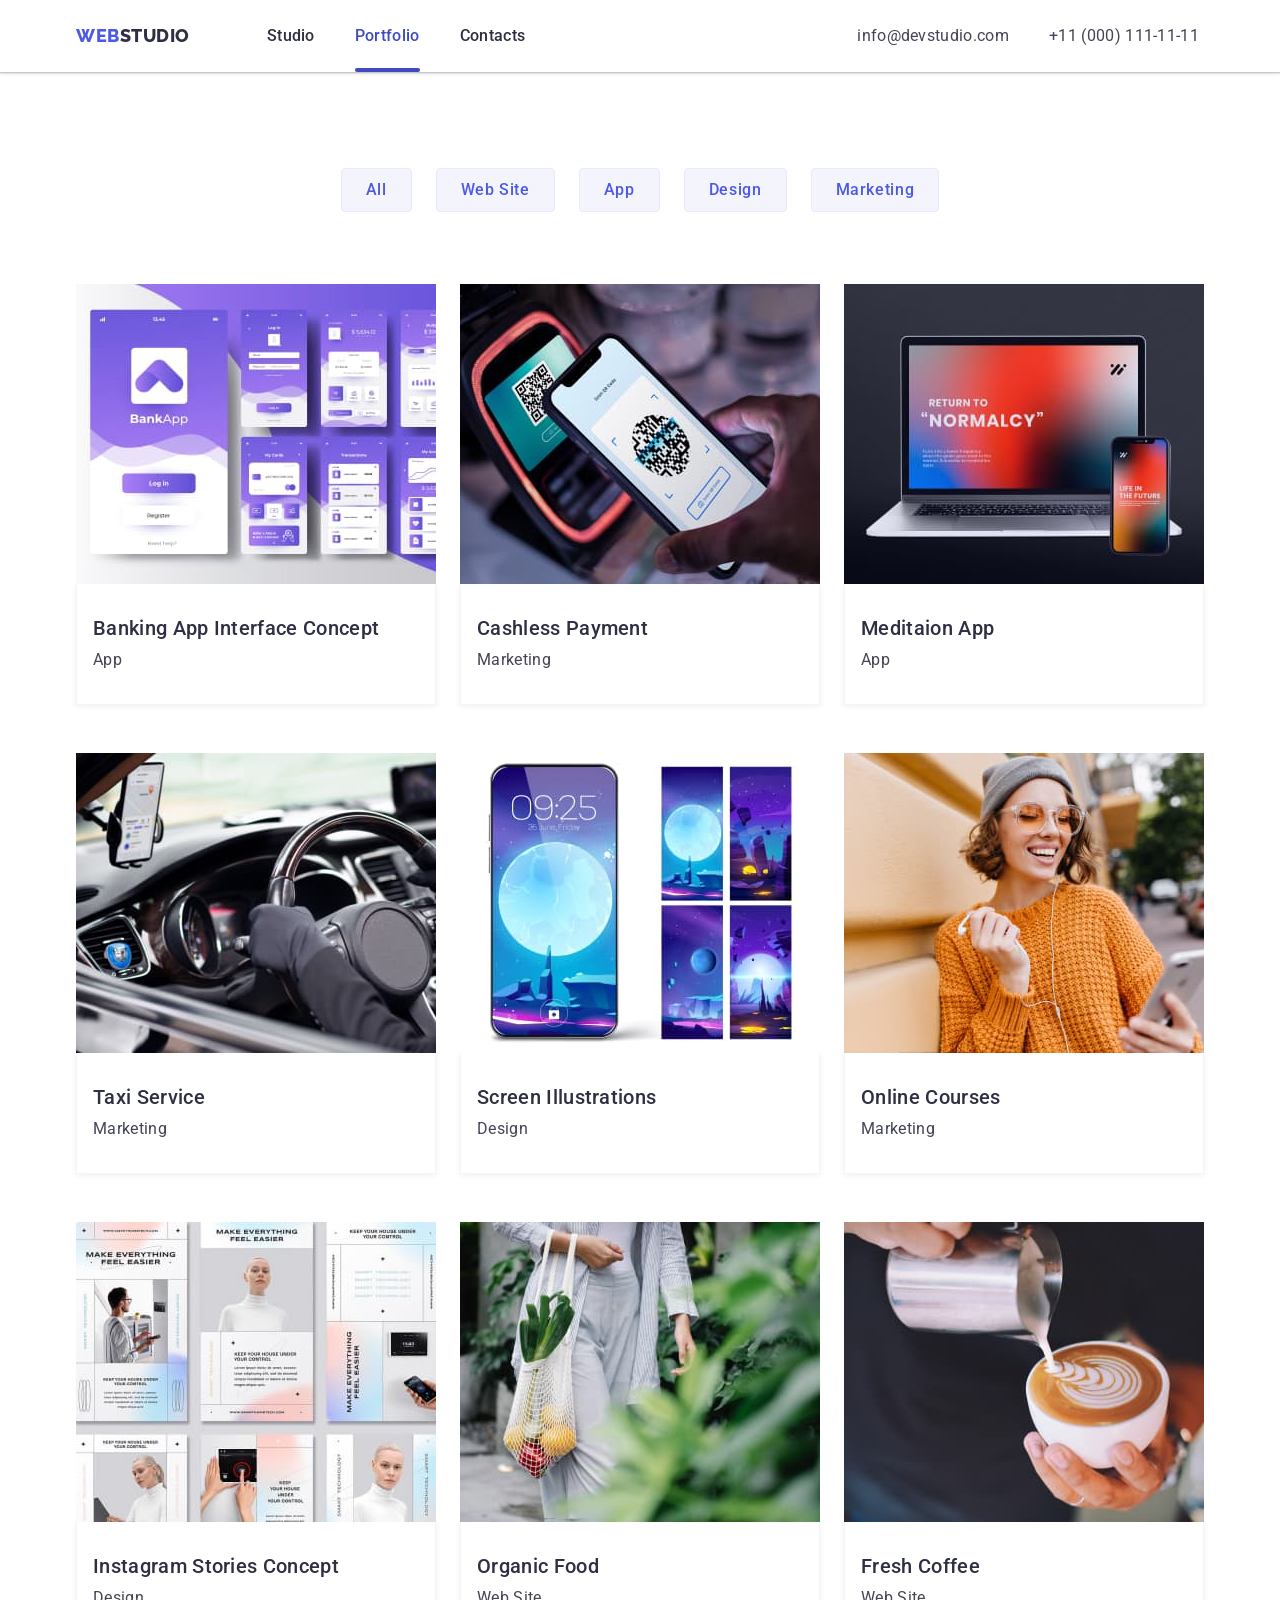
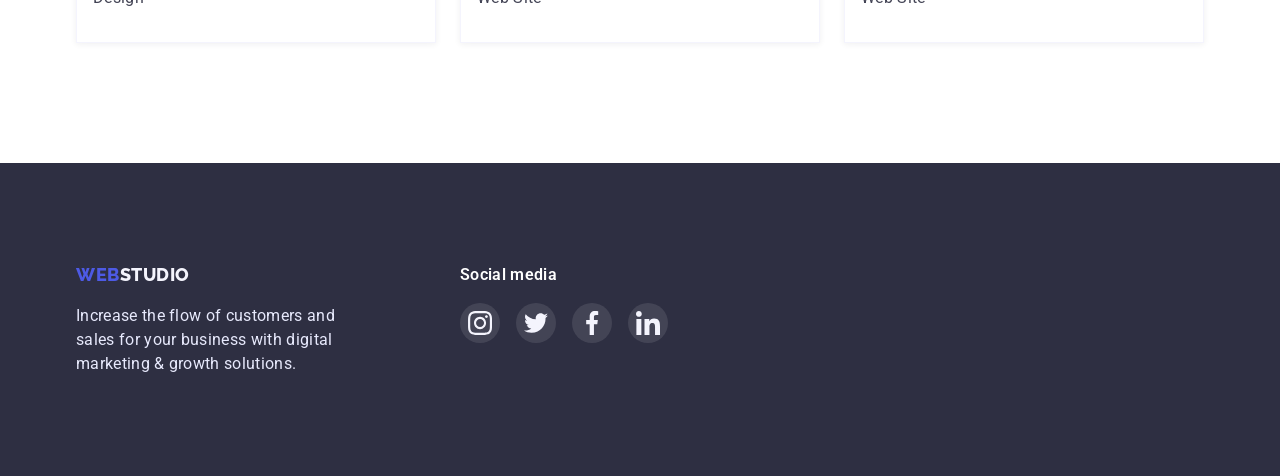
==== portfoilo.html @ dafec6c4 "HW5" ====
<!DOCTYPE html>
<html lang="en">
  <head>
    <meta charset="UTF-8" />
    <meta http-equiv="X-UA-Compatible" content="IE=edge" />
    <meta name="viewport" content="width=device-width, initial-scale=1.0" />
    <title>Document</title>
    <link rel="preconnect" href="https://fonts.googleapis.com" />
    <link rel="preconnect" href="https://fonts.gstatic.com" crossorigin />
    <link
      href="https://fonts.googleapis.com/css2?family=Raleway:wght@800&family=Roboto:wght@400;500;700;900&display=swap"
      rel="stylesheet"
    />
    <link
      rel="stylesheet"
      href="https://cdnjs.cloudflare.com/ajax/libs/modern-normalize/1.1.0/modern-normalize.min.css"
    />
    <link rel="stylesheet" href="css/styles.css" />
  </head>
  <body>
    <header class="page-header">
      <div class="container main-nav">
        <nav class="main-nav">
          <!--Logo-->
          <a class="logo" href="./index.html">
            <span class="logo-part">Web</span>studio
          </a>
          <!--Navigation-->
          <ul class="site-nav list">
            <li class="item"><a href="./index.html" class="link">Studio</a></li>
            <li class="item">
              <a href="./portfoilo.html" class="link current">Portfolio</a>
            </li>
            <li class="item"><a href="/" class="link">Contacts</a></li>
          </ul>
        </nav>
        <!--Contacts-->
        <ul class="contacts list">
          <li class="item">
            <a href="mailto:info@devstudio.com" class="contacts-link"
              >info@devstudio.com</a
            >
          </li>
          <li class="item">
            <a href="tel:+110001111111" class="contacts-link"
              >+11 (000) 111-11-11</a
            >
          </li>
        </ul>
      </div>
    </header>

    <main>
      <section class="section toppadding">
        <div class="container">
          <h1 class="section-title secret-name">Portfolio</h1>
          <!--Filter-->
          <h2 class="section-title secret-name">Navigation</h2>
          <ul class="filter list">
            <li class="item">
              <button class="button secondary" type="button">All</button>
            </li>
            <li class="item">
              <button class="button secondary" type="button">Web Site</button>
            </li>
            <li class="item">
              <button class="button secondary" type="button">App</button>
            </li>
            <li class="item">
              <button class="button secondary" type="button">Design</button>
            </li>
            <li class="item">
              <button class="button secondary" type="button">Marketing</button>
            </li>
          </ul>
          <!-- Work Illustrations -->
          <h2 class="section-title secret-name">Works</h2>
          <ul class="work-list list">
            <li class="item">
              <div class="work-thumb">
                <img
                  class="image"
                  src="./images/banking_app.jpg"
                  alt="Interface of banking app"
                  width="360"
                  height="300"
                />
                <div class="work-overlay">
									<div class="work-descr">
                  <p>
                    14 Stylish and User-Friendly App Design Concepts · Task
                    Manager App · Calorie Tracker App · Exotic Fruit Ecommerce
                    App · Cloud Storage App
                  </p>
                </div>
								</div>
              </div>
              <div class="work-content">
                <h3 class="title">Banking App Interface Concept</h3>
                <p>App</p>
              </div>
            </li>
            <li class="item">
              <div class="work-thumb">
                <img
                  class="image"
                  src="./images/qr.jpg"
                  alt="Scanning QR code"
                  width="360"
                  height="300"
                />
                <div class="work-overlay">
									<div class="work-descr">
									<p>
                    14 Stylish and User-Friendly App Design Concepts · Task
                    Manager App · Calorie Tracker App · Exotic Fruit Ecommerce
                    App · Cloud Storage App
                  </p>
								</div>
								</div>
              </div>
              <div class="work-content">
                <h3 class="title">Cashless Payment</h3>
                <p>Marketing</p>
              </div>
            </li>
            <li class="item">
              <div class="work-thumb">
                <img
                  class="image"
                  src="./images/meditaion_app_on_iphone_and_macbook.jpg"
                  alt="App on gadjets"
                  width="360"
                  height="300"
                />
                <div class="work-overlay">
									<div class="work-descr">
									<p>
                    14 Stylish and User-Friendly App Design Concepts · Task
                    Manager App · Calorie Tracker App · Exotic Fruit Ecommerce
                    App · Cloud Storage App
                  </p>
								</div>
								</div>
              </div>
              <div class="work-content">
                <h3 class="title">Meditaion App</h3>
                <p>App</p>
              </div>
            </li>
            <li class="item">
              <div class="work-thumb">
                <img
                  class="image"
                  src="./images/driver_in_car.jpg"
                  alt="Driver in taxi"
                  width="360"
                  height="300"
                />
                <div class="work-overlay">
									<div class="work-descr">
									<p>
                    14 Stylish and User-Friendly App Design Concepts · Task
                    Manager App · Calorie Tracker App · Exotic Fruit Ecommerce
                    App · Cloud Storage App
                  </p>
								</div>
								</div>
              </div>
              <div class="work-content">
                <h3 class="title">Taxi Service</h3>
                <p>Marketing</p>
              </div>
            </li>
            <li class="item">
              <div class="work-thumb">
                <img
                  class="image"
                  src="./images/screen_illustrations.jpg"
                  alt="Screen Illustrations"
                  width="360"
                  height="300"
                />
                <div class="work-overlay">
									<div class="work-descr">
									<p>
                    14 Stylish and User-Friendly App Design Concepts · Task
                    Manager App · Calorie Tracker App · Exotic Fruit Ecommerce
                    App · Cloud Storage App
                  </p>
								</div>
								</div>
              </div>
              <div class="work-content">
                <h3 class="title">Screen Illustrations</h3>
                <p>Design</p>
              </div>
            </li>
            <li class="item">
              <div class="work-thumb">
                <img
                  class="image"
                  src="./images/girl_with_iphone.jpg"
                  alt="Girl with iphone"
                  width="360"
                  height="300"
                />
                <div class="work-overlay">
									<div class="work-descr">
									<p>
                    14 Stylish and User-Friendly App Design Concepts · Task
                    Manager App · Calorie Tracker App · Exotic Fruit Ecommerce
                    App · Cloud Storage App
                  </p>
								</div>
								</div>
              </div>
              <div class="work-content">
                <h3 class="title">Online Courses</h3>
                <p>Marketing</p>
              </div>
            </li>
            <li class="item">
              <div class="work-thumb">
                <img
                  class="image"
                  src="./images/instagram_stories_concept.jpg"
                  alt="Instagram Stories Concept"
                  width="360"
                  height="300"
                />
                <div class="work-overlay">
									<div class="work-descr">
									<p>
                    14 Stylish and User-Friendly App Design Concepts · Task
                    Manager App · Calorie Tracker App · Exotic Fruit Ecommerce
                    App · Cloud Storage App
                  </p>
								</div>
								</div>
              </div>
              <div class="work-content">
                <h3 class="title">Instagram Stories Concept</h3>
                <p>Design</p>
              </div>
            </li>
            <li class="item">
              <div class="work-thumb">
                <img
                  class="image"
                  src="./images/women_with_organic_food.jpg"
                  alt="Women with organic food"
                  width="360"
                  height="300"
                />
                <div class="work-overlay">
									<div class="work-descr">
									<p>
                    14 Stylish and User-Friendly App Design Concepts · Task
                    Manager App · Calorie Tracker App · Exotic Fruit Ecommerce
                    App · Cloud Storage App
                  </p>
								</div>
								</div>
              </div>
              <div class="work-content">
                <h3 class="title">Organic Food</h3>
                <p>Web Site</p>
              </div>
            </li>
            <li class="item">
              <div class="work-thumb">
                <img
                  class="image"
                  src="./images/barista_making_coffe.jpg"
                  alt="Barista making coffe"
                  width="360"
                  height="300"
                />
                <div class="work-overlay">
									<div class="work-descr">
									<p>
                    14 Stylish and User-Friendly App Design Concepts · Task
                    Manager App · Calorie Tracker App · Exotic Fruit Ecommerce
                    App · Cloud Storage App
                  </p>
								</div>
								</div>
              </div>
              <div class="work-content">
                <h3 class="title">Fresh Coffee</h3>
                <p>Web Site</p>
              </div>
            </li>
          </ul>
        </div>
      </section>
    </main>

    <footer class="footer">
      <div class="container">
        <!--Logo-->
        <div>
          <a href="./index.html" class="footer-logo">
            <span class="logo-part">Web</span>studio
          </a>
          <p class="text">
            Increase the flow of customers and sales for your business with
            digital marketing & growth solutions.
          </p>
        </div>
        <div class="link-container">
          <h2 class="links-header">Social media</h2>
          <ul class="social-links footer list">
            <li>
              <a href="/" class="icon footer">
                <svg width="24px" height="24px">
                  <use href="./images/icons.svg#icon-instagram"></use>
                </svg>
              </a>
            </li>
            <li>
              <a href="/" class="icon footer">
                <svg width="24px" height="24px">
                  <use href="./images/icons.svg#icon-twitter"></use>
                </svg>
              </a>
            </li>
            <li>
              <a href="/" class="icon footer">
                <svg width="24px" height="24px">
                  <use href="./images/icons.svg#icon-facebook"></use>
                </svg>
              </a>
            </li>
            <li>
              <a href="/" class="icon footer">
                <svg width="24px" height="24px">
                  <use href="./images/icons.svg#icon-linkedin"></use>
                </svg>
              </a>
            </li>
          </ul>
        </div>
      </div>
    </footer>
  </body>
</html>
---- css/styles.css ----
/* цвет основного текста #434455;
вторичный цвет текста #2E2F42;
белый #FFFFFF;
акцент #4D5AE5; 
Вторичный цвет фона #F4F4FD;
#E7E9FC;
*/

:root {
	--primary-text-color: #434455;
	--title-text-color: #2E2F42;
	--accent-color: #4D5AE5;
	--ocean-color: #404BBF;
	--primary-white-color: #FFFFFF;
	--secondary-white-color: #F4F4FD;
	--footer-white-color: #E7E9FC;

	--main-font-family: Roboto,
		sans-serif;
	--main-font-size: 16px;
	--main-line-height: 1.5;
	--section-title-font-size: 36px;
	--section-title-line-height: 1.11;
	--title-font-size: 20px;
	--title-line-height: 1.2;
	--main-letter-spacing: 0.02em;
	--btn-letter-spacing: 0.04em;

	--main-box-shadow: 0px 1px 6px rgba(46, 47, 66, 0.08),
		0px 1px 1px rgba(46, 47, 66, 0.16),
		0px 2px 1px rgba(46, 47, 66, 0.08);

	--main-cubic-bezier: cubic-bezier(0.4, 0, 0.2, 1);

}

.list {
	list-style: none;
}

.secret-name {
	position: absolute;
	width: 1px;
	height: 1px;
	margin: -1px;
	padding: 0;
	overflow: hidden;
	border: 0;
	clip: rect(0 0 0 0);
}

h1,
h2,
h3,
h4,
h5,
h6,
p,
ul {
	padding: 0;
	margin: 0;
}

img {
	display: block;

	max-width: 100%;
}

body {
	color: var(--primary-text-color);
	background-color: var(--primary-white-color);
	font-family: var(--main-font-family);
	font-size: var(--main-font-size);
	line-height: var(--main-line-height);
	letter-spacing: var(--main-letter-spacing);
}

.container {
	padding-left: 15px;
	padding-right: 15px;
	margin-left: auto;
	margin-right: auto;

	width: 1158px;
}

/* Logo */
.logo,
.footer-logo {
	color: var(--title-text-color);
	font-family: Raleway, sans-serif;
	font-weight: 800;
	font-size: 18px;
	line-height: 1.33;
	letter-spacing: 0.03em;
	text-transform: uppercase;
	text-decoration: none;
}

.logo-part {
	color: var(--accent-color);
}

/* Page header */
.page-header {
	box-shadow: 0px 2px 1px rgba(46, 47, 66, 0.08), 0px 1px 1px rgba(46, 47, 66, 0.16), 0px 1px 6px rgba(46, 47, 66, 0.08);
}

/* Site nav */

.main-nav {
	display: flex;
	align-items: center;
}

.site-nav {
	display: flex;
	margin-left: 77px;
}

.site-nav .item:not(:last-child) {
	margin-right: 40px;
}

.site-nav .link {
	display: block;
	padding-top: 24px;
	padding-bottom: 24px;

	color: var(--title-text-color);
	font-weight: 500;
	text-decoration: none;

	transition: color 250ms var(--main-cubic-bezier);
}

.contacts {
	display: flex;
	margin-left: 332px;
}

.contacts-link {
	color: var(--primary-text-color);
	text-decoration: none;

	transition: color 250ms var(--main-cubic-bezier);
}

.contacts .item+.item {
	margin-left: 40px;
}

.site-nav .link:hover,
.contacts-link:hover,
.site-nav .link:focus,
.contacts-link:focus {
	color: var(--ocean-color);
}

.site-nav .link.current {
	color: var(--ocean-color);
	position: relative;
}

.site-nav .link.current::after {
	position: absolute;
	display: inline-block;
	left: 0;
	bottom: 0;

	content: '';
	width: 100%;
	height: 4px;
	background-color: var(--ocean-color);
	border-radius: 2px;
	transform: scale(1,1);
	transition: transform 250ms var(--main-cubic-bezier);
}

.site-nav .link.current:hover::after {
	transform: scale(0.3,0.5);
}

/* Index.html */

/* Hero */

.hero {
	text-align: center;
	padding-top: 192px;
	padding-bottom: 192px;
	margin-left: auto;
	margin-right: auto;

	max-width: 1440px;
	min-height: 600px;

	background-color: var(--title-text-color);
	background-image:
		linear-gradient(to right, rgba(46, 47, 66, 0.7), rgba(46, 47, 66, 0.7)),
		url('../images/people_office.jpg');
	background-repeat: no-repeat;
	background-position: center;
	background-size: cover;
}

.hero-title {
	margin-left: auto;
	margin-right: auto;
	margin-bottom: 48px;

	width: 494px;

	color: var(--primary-white-color);
	font-weight: 600;
	font-size: 56px;
	line-height: 1.07;
}

/* Section */

.section {
	padding-top: 120px;
	padding-bottom: 120px;
}

.section.no-toppadding {
	padding-top: 0;
}

.toppadding {
	padding-top: 96px;
}

.section-title {
	margin-bottom: 72px;

	color: var(--title-text-color);
	font-weight: 600;
	font-size: var(--section-title-font-size);
	line-height: var(--section-title-line-height);
	text-align: center;
	text-transform: capitalize;
}

/* Features, Team, Examples */

.descr-list,
.team-list {
	display: flex;
}

.descr-list .item,
.team-list .card {
	margin-right: 24px;

	width: 264px;
}

.advantages {
	padding: 24px 100px;
	margin-bottom: 8px;

	height: 112px;
	border-radius: 4px;

	background-color: var(--secondary-white-color);
}

.example-list,
.work-list {
	display: flex;
	flex-wrap: wrap;
}

.example-list .item,
.work-list .item {
	width: 360px;
	margin-right: 24px;
	margin-bottom: 48px;
}

.work-list .item:hover,
.work-list .item:focus {
	box-shadow: var(--main-box-shadow);
}

.work-thumb {
	position: relative;
	overflow: hidden;
}

.work-overlay {
	position: absolute;
	top: 0;
	left: 0;
	width: 100%;
	height: 100%;
	background-color: var(--accent-color);
	transform: translateY(100%);

	transition: transform 250ms var(--main-cubic-bezier);
}

.work-descr {
	position: absolute;
	top: 40px;
	left: 32px;
	right: 32px;

	color: var(--secondary-white-color);
}

.work-list .item:hover .work-overlay,
.work-list .item:focus .work-overlay {
	transform: translateY(0);
}

.work-content {
	border-left: 0.5px solid #F4F4FD;
	border-right: 0.5px solid #F4F4FD;
	border-bottom: 0.5px solid #F4F4FD;
	box-shadow: 0px 1px 6px rgba(46, 47, 66, 0.08);
}

.work-content {
	padding: 32px 16px;
}

.card-content {
	padding: 32px 16px;
	text-align: center;
}

.descr-list .item:nth-child(4n),
.team-list .card:nth-child(4n),
.example-list .item:nth-child(3n),
.work-list .item:nth-child(3n) {
	margin-right: 0;
}

.example-list .item:nth-last-child(-n+3),
.work-list .item:nth-last-child(-n+3) {
	margin-bottom: 0;
}

.descr-list .title,
.team-list .title,
.work-list .title {
	margin-bottom: 8px;

	color: var(--title-text-color);
	font-weight: 500;
	font-size: var(--title-font-size);
	line-height: var(--title-line-height);
}

.social-links {
	display: inline-flex;
	gap: 24px;

	margin-top: 8px;
}

.icon {
	display: flex;
	justify-content: center;
	align-items: center;

	background: var(--accent-color);
	width: 40px;
	height: 40px;
	border-radius: 50%;

	transition: background 250ms var(--main-cubic-bezier);
}

.icon:hover,
.icon:focus {
	background: var(--ocean-color);
}

.team {
	background-color: var(--secondary-white-color);
}

.card {
	background-color: var(--primary-white-color);
	width: 264px;

	box-shadow: var(--main-box-shadow);
	border-radius: 0px 0px 4px 4px;
}

/* Customers */

.customers-list {
	display: flex;
	gap: 24px;
}

.customers-list li {
	width: calc((100% - 120px) / 6);
	height: 88px;
}

.customer {
	display: inline-flex;
	align-items: center;
	justify-content: center;

	width: 100%;
	height: 100%;

	border: 1px solid #8E8F99;
	border-radius: 4px;
	fill: #8E8F99;

	transition: border-color 250ms var(--main-cubic-bezier), fill 250ms var(--main-cubic-bezier);
}

.customer:hover,
.customer:focus {
	border-color: var(--accent-color);
	fill: var(--accent-color);
}

/* Filter */

.filter {
	margin-bottom: 72px;
	display: flex;
	justify-content: center;
}

.filter .item:not(:last-child) {
	margin-right: 24px;
}

/* Button */

.button {
	padding: 12px 24px;

	color: var(--title-text-color);
	background-color: var(--primary-white-color);
	cursor: pointer;
	font-weight: 500;
	letter-spacing: var(--btn-letter-spacing);

	border: 1px solid transparent;
	border-radius: 4px;
}

.button.primary {
	padding: 16px 32px;

	color: var(--primary-white-color);
	background-color: var(--accent-color);

	box-shadow: var(--main-box-shadow);

	transition: background-color 250ms var(--main-cubic-bezier), box-shadow 250ms var(--main-cubic-bezier);
}

.button.secondary {
	color: var(--accent-color);
	background-color: var(--secondary-white-color);

	border-color: var(--footer-white-color);

	transition: color 250ms var(--main-cubic-bezier), background-color 250ms var(--main-cubic-bezier),
	border-color 250ms var(--main-cubic-bezier), box-shadow 250ms var(--main-cubic-bezier);

}

.button.primary:hover,
.button.primary:focus {
	background-color: var(--ocean-color);

	box-shadow: 0px 4px 4px rgba(0, 0, 0, 0.15);
}

.button.secondary:hover,
.button.secondary:focus {
	color: var(--primary-white-color);
	background-color: var(--ocean-color);

	border-color: var(--ocean-color);
	box-shadow: 0px 3px 1px rgba(0, 0, 0, 0.1), 0px 2px 1px rgba(0, 0, 0, 0.08), 0px 2px 2px rgba(0, 0, 0, 0.12);
}

/* Footer */

.footer-logo {
	display: inline-block;

	color: var(--secondary-white-color);
}

.footer {
	background-color: var(--title-text-color);
}

footer {
	padding-top: 100px;
	padding-bottom: 100px;
}

.footer .container {
	display: flex;
}

.footer .text {
	width: 264px;
	margin-top: 16px;

	color: var(--footer-white-color);
	font-size: var(--main-font-size);
	line-height: var(--main-line-height);
	letter-spacing: var(--main-letter-spacing);

}

.links-header {
	font-weight: 600;
	font-size: inherit;
	letter-spacing: 0.02em;
	color: var(--primary-white-color);
}

.link-container {
	margin-left: 120px;
}

.social-links.footer {
	margin-top: 16px;
	gap: 16px;
}

.icon.footer {
	background: rgba(255, 255, 255, 0.1);

	transition: background 250ms var(--main-cubic-bezier);
}

.icon.footer:hover,
.icon.footer:focus {
	background: #31D0AA;
}

/* Modal */

.backdrop {
	position: fixed;
	top: 0;
	left: 0;

	width: 100%;
	height: 100%;

	background: rgba(46, 47, 66, 0.4);

	opacity: 1;
	transition: opacity 250ms var(--main-cubic-bezier);
}

.backdrop.is-hidden {
	opacity: 0;
	pointer-events: none;
}

.backdrop.is-hidden .modal {
	transform: translate(-50%, -50%) scale(0.3);
}

.modal {
	position: absolute;
	top: 50%;
	left: 50%;

	min-height: 576px;
	min-width: 408px;

	background: #FCFCFC;
	box-shadow: 0px 1px 1px rgba(0, 0, 0, 0.14), 0px 1px 3px rgba(0, 0, 0, 0.12), 0px 2px 1px rgba(0, 0, 0, 0.2);
	border-radius: 4px;

	transform: translate(-50%, -50%) scale(1);
	transition: transform 250ms var(--main-cubic-bezier);
}

.btn-close {
	display: flex;
	position: absolute;
	top: 24px;
	right: 24px;
	
	padding: 8px;
	cursor: pointer;
	background: #E7E9FC;
	border: 1px solid rgba(0, 0, 0, 0.1);
	border-radius: 50%;

	transition: fill 250ms var(--main-cubic-bezier), background-color 250ms var(--main-cubic-bezier), border-color 250ms var(--main-cubic-bezier);
}

.btn-close:hover,
.btn-close:focus {
	fill: var(--primary-white-color);
	background-color: var(--ocean-color);
	border-color: var(--ocean-color);
}
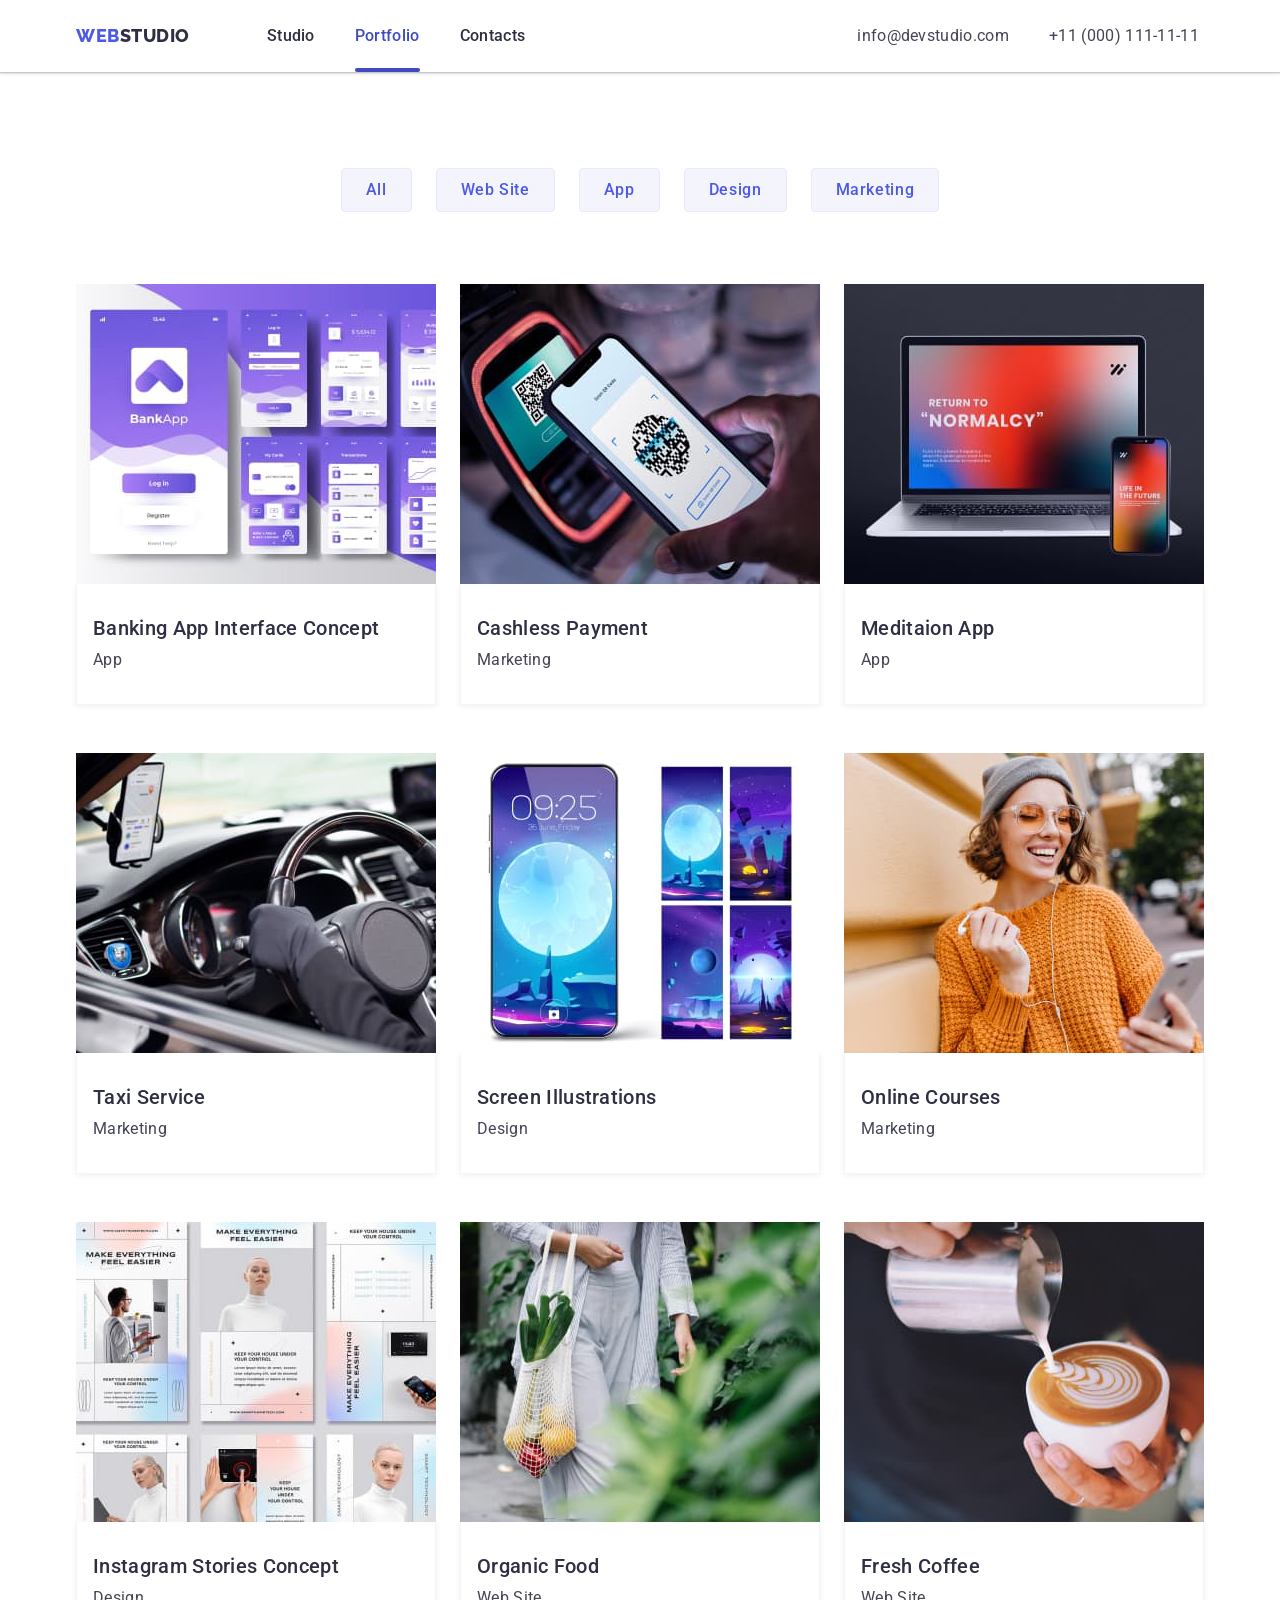
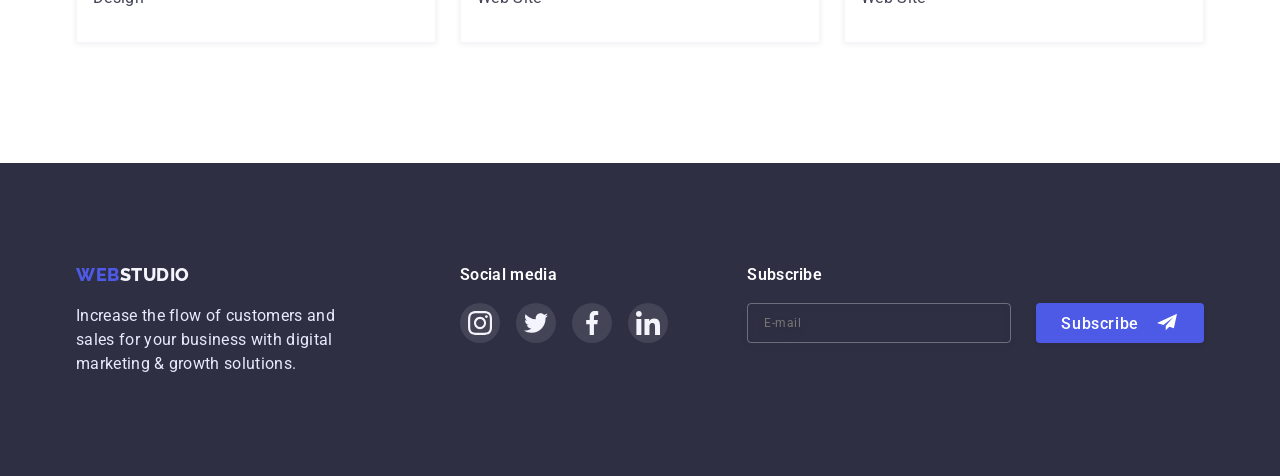
==== commit e77bcfc0: "footer" ====
--- a/portfoilo.html
+++ b/portfoilo.html
@@ -86,14 +86,14 @@
                   height="300"
                 />
                 <div class="work-overlay">
-									<div class="work-descr">
-                  <p>
-                    14 Stylish and User-Friendly App Design Concepts · Task
-                    Manager App · Calorie Tracker App · Exotic Fruit Ecommerce
-                    App · Cloud Storage App
-                  </p>
-                </div>
-								</div>
+                  <div class="work-descr">
+                    <p>
+                      14 Stylish and User-Friendly App Design Concepts · Task
+                      Manager App · Calorie Tracker App · Exotic Fruit Ecommerce
+                      App · Cloud Storage App
+                    </p>
+                  </div>
+                </div>
               </div>
               <div class="work-content">
                 <h3 class="title">Banking App Interface Concept</h3>
@@ -110,14 +110,14 @@
                   height="300"
                 />
                 <div class="work-overlay">
-									<div class="work-descr">
-									<p>
-                    14 Stylish and User-Friendly App Design Concepts · Task
-                    Manager App · Calorie Tracker App · Exotic Fruit Ecommerce
-                    App · Cloud Storage App
-                  </p>
-								</div>
-								</div>
+                  <div class="work-descr">
+                    <p>
+                      14 Stylish and User-Friendly App Design Concepts · Task
+                      Manager App · Calorie Tracker App · Exotic Fruit Ecommerce
+                      App · Cloud Storage App
+                    </p>
+                  </div>
+                </div>
               </div>
               <div class="work-content">
                 <h3 class="title">Cashless Payment</h3>
@@ -134,14 +134,14 @@
                   height="300"
                 />
                 <div class="work-overlay">
-									<div class="work-descr">
-									<p>
-                    14 Stylish and User-Friendly App Design Concepts · Task
-                    Manager App · Calorie Tracker App · Exotic Fruit Ecommerce
-                    App · Cloud Storage App
-                  </p>
-								</div>
-								</div>
+                  <div class="work-descr">
+                    <p>
+                      14 Stylish and User-Friendly App Design Concepts · Task
+                      Manager App · Calorie Tracker App · Exotic Fruit Ecommerce
+                      App · Cloud Storage App
+                    </p>
+                  </div>
+                </div>
               </div>
               <div class="work-content">
                 <h3 class="title">Meditaion App</h3>
@@ -158,14 +158,14 @@
                   height="300"
                 />
                 <div class="work-overlay">
-									<div class="work-descr">
-									<p>
-                    14 Stylish and User-Friendly App Design Concepts · Task
-                    Manager App · Calorie Tracker App · Exotic Fruit Ecommerce
-                    App · Cloud Storage App
-                  </p>
-								</div>
-								</div>
+                  <div class="work-descr">
+                    <p>
+                      14 Stylish and User-Friendly App Design Concepts · Task
+                      Manager App · Calorie Tracker App · Exotic Fruit Ecommerce
+                      App · Cloud Storage App
+                    </p>
+                  </div>
+                </div>
               </div>
               <div class="work-content">
                 <h3 class="title">Taxi Service</h3>
@@ -182,14 +182,14 @@
                   height="300"
                 />
                 <div class="work-overlay">
-									<div class="work-descr">
-									<p>
-                    14 Stylish and User-Friendly App Design Concepts · Task
-                    Manager App · Calorie Tracker App · Exotic Fruit Ecommerce
-                    App · Cloud Storage App
-                  </p>
-								</div>
-								</div>
+                  <div class="work-descr">
+                    <p>
+                      14 Stylish and User-Friendly App Design Concepts · Task
+                      Manager App · Calorie Tracker App · Exotic Fruit Ecommerce
+                      App · Cloud Storage App
+                    </p>
+                  </div>
+                </div>
               </div>
               <div class="work-content">
                 <h3 class="title">Screen Illustrations</h3>
@@ -206,14 +206,14 @@
                   height="300"
                 />
                 <div class="work-overlay">
-									<div class="work-descr">
-									<p>
-                    14 Stylish and User-Friendly App Design Concepts · Task
-                    Manager App · Calorie Tracker App · Exotic Fruit Ecommerce
-                    App · Cloud Storage App
-                  </p>
-								</div>
-								</div>
+                  <div class="work-descr">
+                    <p>
+                      14 Stylish and User-Friendly App Design Concepts · Task
+                      Manager App · Calorie Tracker App · Exotic Fruit Ecommerce
+                      App · Cloud Storage App
+                    </p>
+                  </div>
+                </div>
               </div>
               <div class="work-content">
                 <h3 class="title">Online Courses</h3>
@@ -230,14 +230,14 @@
                   height="300"
                 />
                 <div class="work-overlay">
-									<div class="work-descr">
-									<p>
-                    14 Stylish and User-Friendly App Design Concepts · Task
-                    Manager App · Calorie Tracker App · Exotic Fruit Ecommerce
-                    App · Cloud Storage App
-                  </p>
-								</div>
-								</div>
+                  <div class="work-descr">
+                    <p>
+                      14 Stylish and User-Friendly App Design Concepts · Task
+                      Manager App · Calorie Tracker App · Exotic Fruit Ecommerce
+                      App · Cloud Storage App
+                    </p>
+                  </div>
+                </div>
               </div>
               <div class="work-content">
                 <h3 class="title">Instagram Stories Concept</h3>
@@ -254,14 +254,14 @@
                   height="300"
                 />
                 <div class="work-overlay">
-									<div class="work-descr">
-									<p>
-                    14 Stylish and User-Friendly App Design Concepts · Task
-                    Manager App · Calorie Tracker App · Exotic Fruit Ecommerce
-                    App · Cloud Storage App
-                  </p>
-								</div>
-								</div>
+                  <div class="work-descr">
+                    <p>
+                      14 Stylish and User-Friendly App Design Concepts · Task
+                      Manager App · Calorie Tracker App · Exotic Fruit Ecommerce
+                      App · Cloud Storage App
+                    </p>
+                  </div>
+                </div>
               </div>
               <div class="work-content">
                 <h3 class="title">Organic Food</h3>
@@ -278,14 +278,14 @@
                   height="300"
                 />
                 <div class="work-overlay">
-									<div class="work-descr">
-									<p>
-                    14 Stylish and User-Friendly App Design Concepts · Task
-                    Manager App · Calorie Tracker App · Exotic Fruit Ecommerce
-                    App · Cloud Storage App
-                  </p>
-								</div>
-								</div>
+                  <div class="work-descr">
+                    <p>
+                      14 Stylish and User-Friendly App Design Concepts · Task
+                      Manager App · Calorie Tracker App · Exotic Fruit Ecommerce
+                      App · Cloud Storage App
+                    </p>
+                  </div>
+                </div>
               </div>
               <div class="work-content">
                 <h3 class="title">Fresh Coffee</h3>
@@ -342,6 +342,20 @@
             </li>
           </ul>
         </div>
+        <div class="footer-subscribe">
+          <p class="links-header">Subscribe</p>
+
+          <form class="footer-form">
+            <input type="email" name="email" id="email" placeholder="E-mail" />
+
+            <button class="button primary" type="submit">
+              Subscribe
+              <svg width="24px" height="20px">
+                <use href="./images/icons.svg#icon-plane"></use>
+              </svg>
+            </button>
+          </form>
+        </div>
       </div>
     </footer>
   </body>
--- a/css/styles.css
+++ b/css/styles.css
@@ -174,12 +174,12 @@
 	height: 4px;
 	background-color: var(--ocean-color);
 	border-radius: 2px;
-	transform: scale(1,1);
+	transform: scale(1, 1);
 	transition: transform 250ms var(--main-cubic-bezier);
 }
 
 .site-nav .link.current:hover::after {
-	transform: scale(0.3,0.5);
+	transform: scale(0.3, 0.5);
 }
 
 /* Index.html */
@@ -471,7 +471,7 @@
 	border-color: var(--footer-white-color);
 
 	transition: color 250ms var(--main-cubic-bezier), background-color 250ms var(--main-cubic-bezier),
-	border-color 250ms var(--main-cubic-bezier), box-shadow 250ms var(--main-cubic-bezier);
+		border-color 250ms var(--main-cubic-bezier), box-shadow 250ms var(--main-cubic-bezier);
 
 }
 
@@ -550,6 +550,48 @@
 	background: #31D0AA;
 }
 
+.footer-subscribe {
+	margin-left: auto;
+}
+
+.footer-form {
+	display: flex;
+	align-items: center;
+	margin-top: 16px;
+}
+
+.footer-form input {
+	padding: 8px 16px;
+
+	height: 40px;
+	width: 264px;
+	background-color: transparent;
+
+	border: 1px solid rgba(255, 255, 255, 0.3);
+	filter: drop-shadow(0px 4px 4px rgba(0, 0, 0, 0.15));
+	border-radius: 4px;
+
+	font-weight: 400;
+	font-size: 12px;
+	line-height: 2;
+
+	letter-spacing: 0.04em;
+
+	color: rgba(255, 255, 255, 0.6);
+}
+
+.footer-form .button.primary {
+	display: inline-flex;
+	height: 40px;
+	margin-left: 25px;
+	padding: 8px 24px;
+	line-height: var(--main-line-height);
+}
+
+.footer-form .button.primary svg {
+	margin-left: 16px;
+}
+
 /* Modal */
 
 .backdrop {
@@ -596,7 +638,7 @@
 	position: absolute;
 	top: 24px;
 	right: 24px;
-	
+
 	padding: 8px;
 	cursor: pointer;
 	background: #E7E9FC;
@@ -611,4 +653,95 @@
 	fill: var(--primary-white-color);
 	background-color: var(--ocean-color);
 	border-color: var(--ocean-color);
+}
+
+/* Modal form */
+
+textarea {
+	resize: none;
+	border: 1px solid rgba(33, 33, 33, 0.2);
+	border-radius: 4px;
+}
+
+.form {
+	/* outline: 1px solid tomato; */
+	width: 360px;
+	margin-top: 72px;
+	margin-right: auto;
+	margin-bottom: 24px;
+	margin-left: auto;
+}
+
+.form-title {
+	margin-bottom: 14px;
+
+	font-weight: 500;
+	font-size: 16px;
+	line-height: var(--main-line-height);
+	text-align: center;
+
+	color: var(--title-text-color);
+}
+
+.form-field {
+	/* outline: 1px solid teal; */
+	margin-bottom: 8px;
+	display: flex;
+	flex-direction: column;
+}
+
+.form-field label {
+	margin-bottom: 4px;
+}
+
+.form-field label,
+.agree label {
+	font-weight: 400;
+	font-size: 12px;
+	line-height: 1.33;
+
+	letter-spacing: 0.04em;
+
+	color: #8E8F99;
+}
+
+.agree .link {
+	color: var(--accent-color);
+}
+
+.form-field input {
+	margin: 0;
+	padding-top: 11px;
+	padding-bottom: 11px;
+	padding-left: 38px;
+
+	border: 1px solid rgba(33, 33, 33, 0.2);
+	border-radius: 4px;
+}
+
+.form input[type="checkbox"] {}
+
+.agree input {
+	margin-right: 10px;
+}
+
+.agree {
+	display: flex;
+	align-items: center;
+
+	margin-top: 16px;
+	margin-bottom: 24px;
+}
+
+.form-field ::placeholder {
+	font-size: 12px;
+	line-height: 1.33;
+	letter-spacing: 0.04em;
+
+	color: rgba(117, 117, 117, 0.5);
+}
+
+.form-btn {
+	display: flex;
+	justify-content: center;
 }
